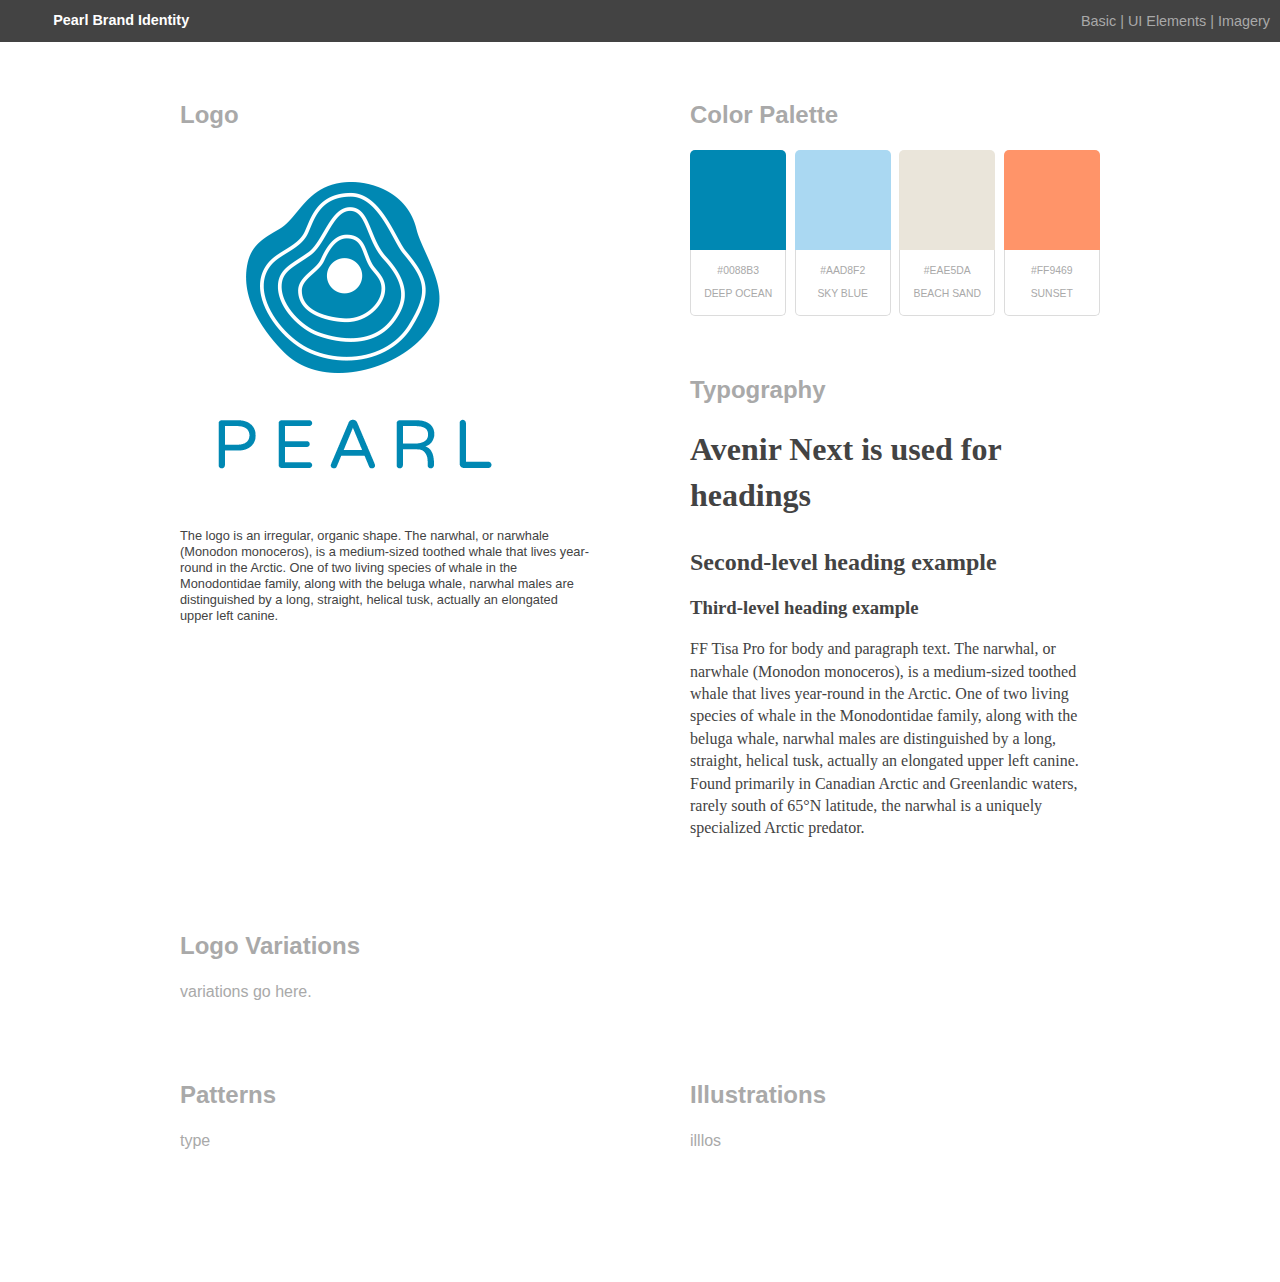
==== brand.html @ 21956fa0 "Structure and some content" ====
<!DOCTYPE html>
<html>
<head>
	<title>Pearl | Brand Identity</title>
	<meta name="viewport" content="width=device-width,initial-scale=1.0">
	<meta charset="utf-8">
	<meta content="text/html; charset=utf-8" http-equiv="Content-Type">
	<link rel="stylesheet" href="css/brand.css">
	<script src="http://ajax.googleapis.com/ajax/libs/jquery/1.10.2/jquery.min.js"></script>
</head>
<body>
<nav>
	<div class="left">
		<h1 class="brand-nav-title">Pearl Brand Identity</h1>
	</div>
	<div class="right">
		Basic | UI Elements | Imagery
	</div>
</nav>

<div class="container brand-wrap clearfix">
	
	<div class="row clearfix">
	<div class="grid_6 alpha module clearfix">
		<h2>Logo</h2>
		<img src="img/brand-logo.png" class="logo-image" />
		<figcaption>The logo is an irregular, organic shape. The narwhal, or narwhale (Monodon monoceros), is a medium-sized toothed whale that lives year-round in the Arctic. One of two living species of whale in the Monodontidae family, along with the beluga whale, narwhal males are distinguished by a long, straight, helical tusk, actually an elongated upper left canine.</figcaption>
	</div>

	<div class="grid_6 omega clearfix">
		<div class="grid_12 module clearfix omega">
				<h2>Color Palette</h2>

				<div class="color grid_3 pal1">
					<div class="caption">
						#0088b3<br />Deep Ocean
					</div>
				</div>

				<div class="color grid_3 pal2">
					<div class="caption">
						#aad8f2<br />Sky Blue
					</div>
				</div>

				<div class="color grid_3 pal3">
					<div class="caption">
						#eae5da<br />Beach Sand
					</div>
				</div>

				<div class="color grid_3 pal4">
					<div class="caption">
						#ff9469<br />Sunset
					</div>
				</div>
		</div>
		<div class="grid_12 module omega">
			<h2>Typography</h2>
			<div class="avenir">
				<h1>Avenir Next is used for headings</h1>
				<h2>Second-level heading example</h2>
				<h3>Third-level heading example</h3>
			</div>
			<div class="ff-tisa">FF Tisa Pro for body and paragraph text. The narwhal, or narwhale (Monodon monoceros), is a medium-sized toothed whale that lives year-round in the Arctic. One of two living species of whale in the Monodontidae family, along with the beluga whale, narwhal males are distinguished by a long, straight, helical tusk, actually an elongated upper left canine. Found primarily in Canadian Arctic and Greenlandic waters, rarely south of 65°N latitude, the narwhal is a uniquely specialized Arctic predator.</div>
		</div>
	
	</div>
	</div>

	<div class="grid_12 module row">
		<h2>Logo Variations</h2>
			variations go here.
	</div>

	<div class="grid_6 module alpha">
		<h2>Patterns</h2>
			type
	</div>

	<div class="grid_6 module omega">
		<h2>Illustrations</h2>
			illlos
	</div>

</div><!-- /.wrapper -->
</body>
</html>
---- css/brand.css ----
.group:after {
  content: "";
  display: table;
  clear: both; }

body {
  font-size: 16px;
  font-family: Arial;
  color: darkgrey; }

h1, h2, h3 {
  padding: none;
  margin: 0; }

.wrapper {
  margin: 0 auto;
  width: 90%; }

.title {
  text-align: center;
  padding: 20px 0 30px 0; }

.lessons {
  margin: 0 auto;
  width: 80%;
  background-color: #f4f4f4; }
  .lessons .material {
    color: #434343;
    border-bottom: 2px solid darkgrey;
    padding: 20px 10px;
    transition: 0.3s ease-in-out; }
    .lessons .material:first-child {
      border-top: 2px solid darkgrey; }
    .lessons .material:hover {
      background-color: #fff0d4; }
  .lessons .lesson-number {
    text-transform: uppercase;
    letter-spacing: 1pt;
    font-size: 0.7em;
    color: gray; }

.open {
  height: 300px; }

/*
 Width: 1000px
 # Columns : 12 
 Column width: 65px
 Gutter : 20px 

target / context = result

 */
.grid_1 {
  width: 6.5%; }

/* 65px/1000px = 0.065px */
.grid_2 {
  width: 15%; }

/* 150px/1000px =  0.15px */
.grid_3 {
  width: 23.5%; }

/* 235px/1000px = 0.235px */
.grid_4 {
  width: 32%; }

/* 320px/1000px = 0.32px */
.grid_5 {
  width: 40.5%; }

/* 405px/1000px = 0.405px */
.grid_6 {
  width: 49%; }

/* 490px/1000px = 0.49px */
.grid_7 {
  width: 57.5%; }

/* 575px/1000px = 0.575px */
.grid_8 {
  width: 66%; }

/* 660px/1000px = 0.66px */
.grid_9 {
  width: 74.5%; }

/* 745px/1000px = 0.745px */
.grid_10 {
  width: 83%; }

/* 830px/1000px = 0.83px */
.grid_11 {
  width: 91.5%; }

/* 915px/1000px = 0.915px */
.grid_12 {
  width: 100%; }

/* 1000px/1000px = 1 */
.grid_1,
.grid_2,
.grid_3,
.grid_4,
.grid_5,
.grid_6,
.grid_7,
.grid_8,
.grid_9,
.grid_10,
.grid_11,
.grid_12 {
  margin: 0 2% 1% 0;
  float: left;
  display: block; }

.alpha {
  margin-left: 0; }

.omega {
  margin-right: 0; }

.container {
  width: 90%;
  /*width: 1000px;*/
  max-width: 1000px;
  margin: 0 auto; }

*, *:before, *:after {
  -moz-box-sizing: border-box;
  -webkit-box-sizing: border-box;
  box-sizing: border-box; }

.clear {
  clear: both;
  display: block;
  overflow: hidden;
  visibility: hidden;
  width: 0;
  height: 0; }

.clearfix:after {
  clear: both;
  content: ' ';
  display: block;
  font-size: 0;
  line-height: 0;
  visibility: hidden;
  width: 0;
  height: 0; }

* html .clearfix, *:first-child + html .clearfix {
  zoom: 1; }

.brand-wrap {
  margin: 4em auto 5em auto; }

.row {
  margin-bottom: 0px; }

.module {
  padding: 40px; }

.left {
  float: left; }

.right {
  float: right; }

nav {
  width: 100%;
  position: fixed;
  top: 0;
  left: 0;
  z-index: 100;
  background-color: #434343;
  padding: 10px;
  font-size: 0.9rem; }

.logo-image {
  padding: 2em; }

.color {
  height: 140px;
  display: inline-block;
  vertical-align: top;
  border-top-left-radius: 5px;
  border-top-right-radius: 5px; }
  .color .caption {
    position: relative;
    top: 100px;
    font-size: 0.65em;
    background-color: #fff;
    border: 1px solid gainsboro;
    border-top: none;
    border-bottom-left-radius: 5px;
    border-bottom-right-radius: 5px;
    text-transform: uppercase;
    text-align: center;
    padding: 10px; }
  .color:last-child {
    margin: 0; }

.pal1 {
  background-color: #0088b3; }

.pal2 {
  background-color: #aad8f2; }

.pal3 {
  background-color: #eae5da; }

.pal4 {
  background-color: #ff9469; }

body {
  line-height: 1.4em; }

.brand-nav-title {
  margin: 0;
  color: #fff;
  padding-left: 3em;
  font-size: 0.9rem; }

h1, h2, h3 {
  margin-bottom: 1em; }

h1 {
  line-height: 1.45em; }

figcaption, .avenir, .ff-tisa {
  color: #434343; }

figcaption {
  font-size: 0.8em;
  line-height: 1.25em; }

.avenir {
  font-family: "Avenir Next"; }

.ff-tisa {
  font-family: "FF Tisa Pro"; }
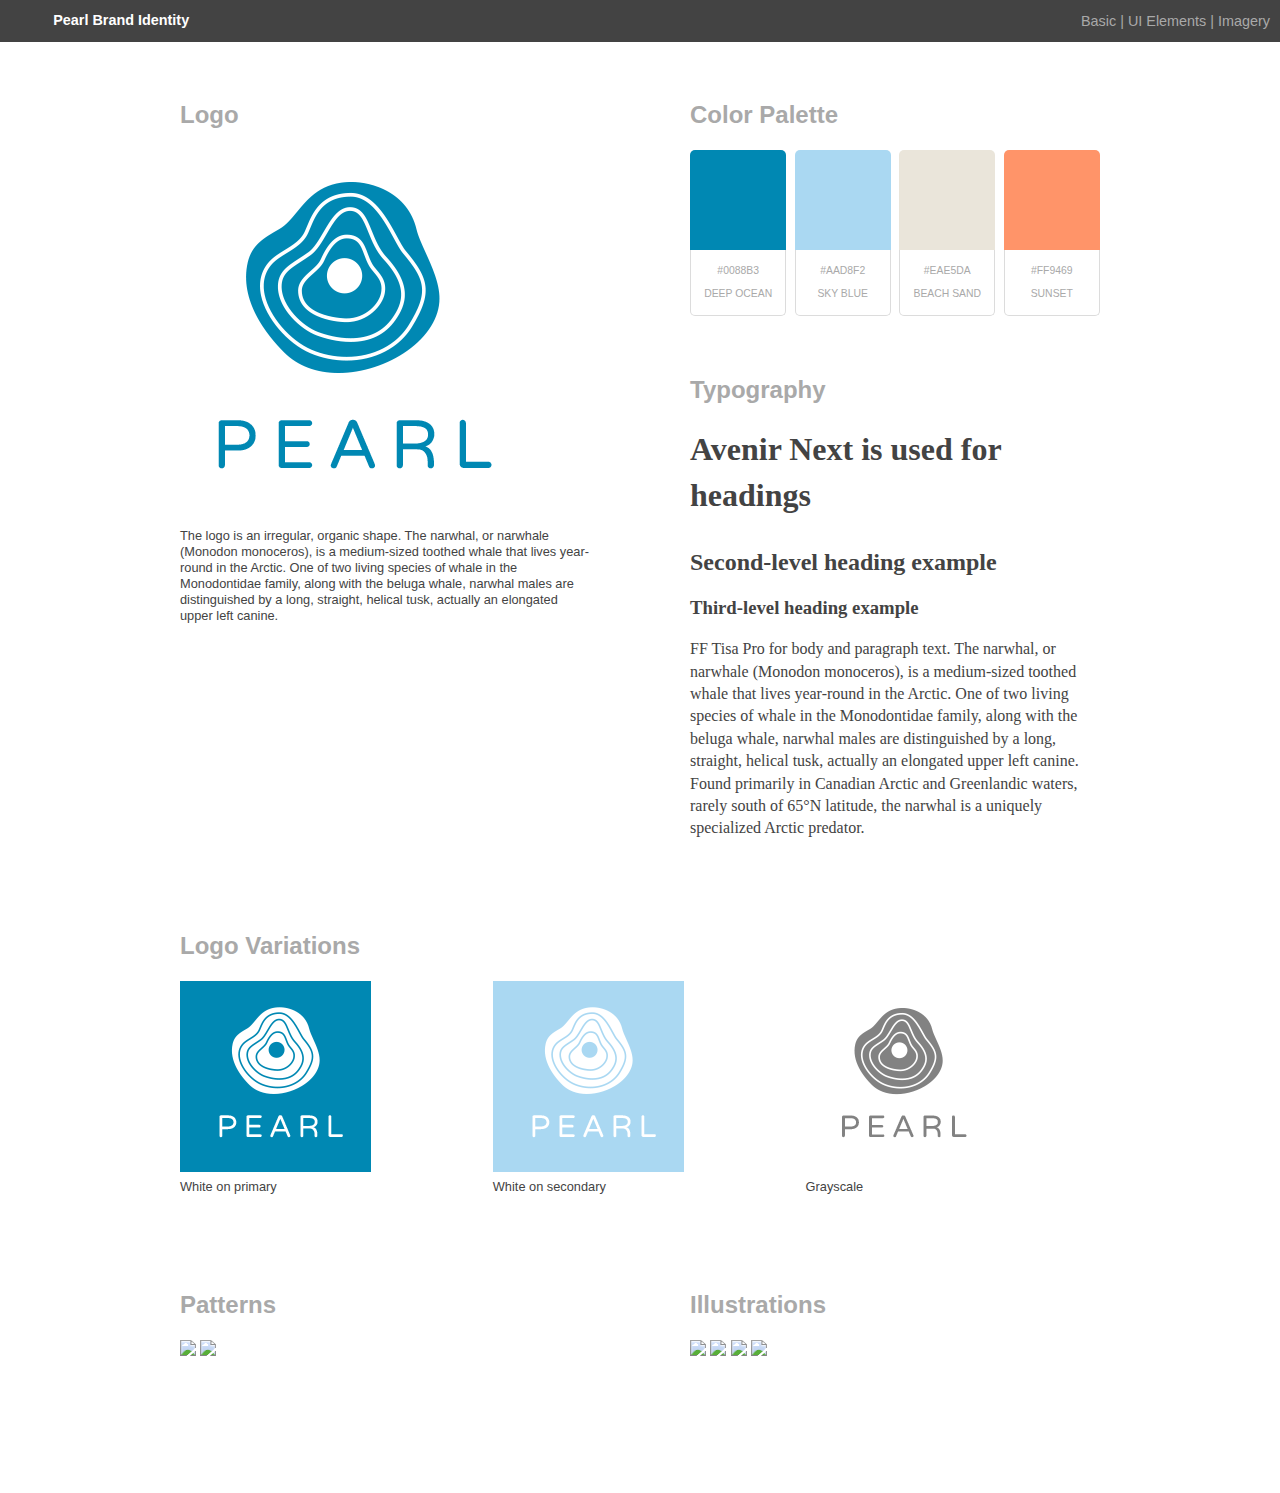
==== commit 5d564ccc: "Logo variations" ====
--- a/brand.html
+++ b/brand.html
@@ -68,19 +68,34 @@
 	</div>
 	</div>
 
-	<div class="grid_12 module row">
+	<div class="grid_12 module">
 		<h2>Logo Variations</h2>
-			variations go here.
+			<div class="logo-var grid_4 alpha">
+				<img src="img/logo-var1.png" />
+				<figcaption>White on primary</figcaption>
+			</div>
+			<div class="logo-var grid_4">
+				<img src="img/logo-var2.png" />
+				<figcaption>White on secondary</figcaption>
+			</div>
+			<div class="logo-var grid_4 omega">
+				<img src="img/logo-var3.png" />
+				<figcaption>Grayscale</figcaption>
+			</div>
 	</div>
 
 	<div class="grid_6 module alpha">
 		<h2>Patterns</h2>
-			type
+			<img src="http://placehold.it/350x150" />
+			<img src="http://placehold.it/350x150" />
 	</div>
 
 	<div class="grid_6 module omega">
 		<h2>Illustrations</h2>
-			illlos
+			<img src="http://placehold.it/150x150" />
+			<img src="http://placehold.it/150x150" />
+			<img src="http://placehold.it/150x150" />
+			<img src="http://placehold.it/150x150" />
 	</div>
 
 </div><!-- /.wrapper -->
--- a/css/brand.css
+++ b/css/brand.css
@@ -156,9 +156,6 @@
 .brand-wrap {
   margin: 4em auto 5em auto; }
 
-.row {
-  margin-bottom: 0px; }
-
 .module {
   padding: 40px; }
 
@@ -180,6 +177,9 @@
 
 .logo-image {
   padding: 2em; }
+
+.logo-var {
+  display: inline-block; }
 
 .color {
   height: 140px;
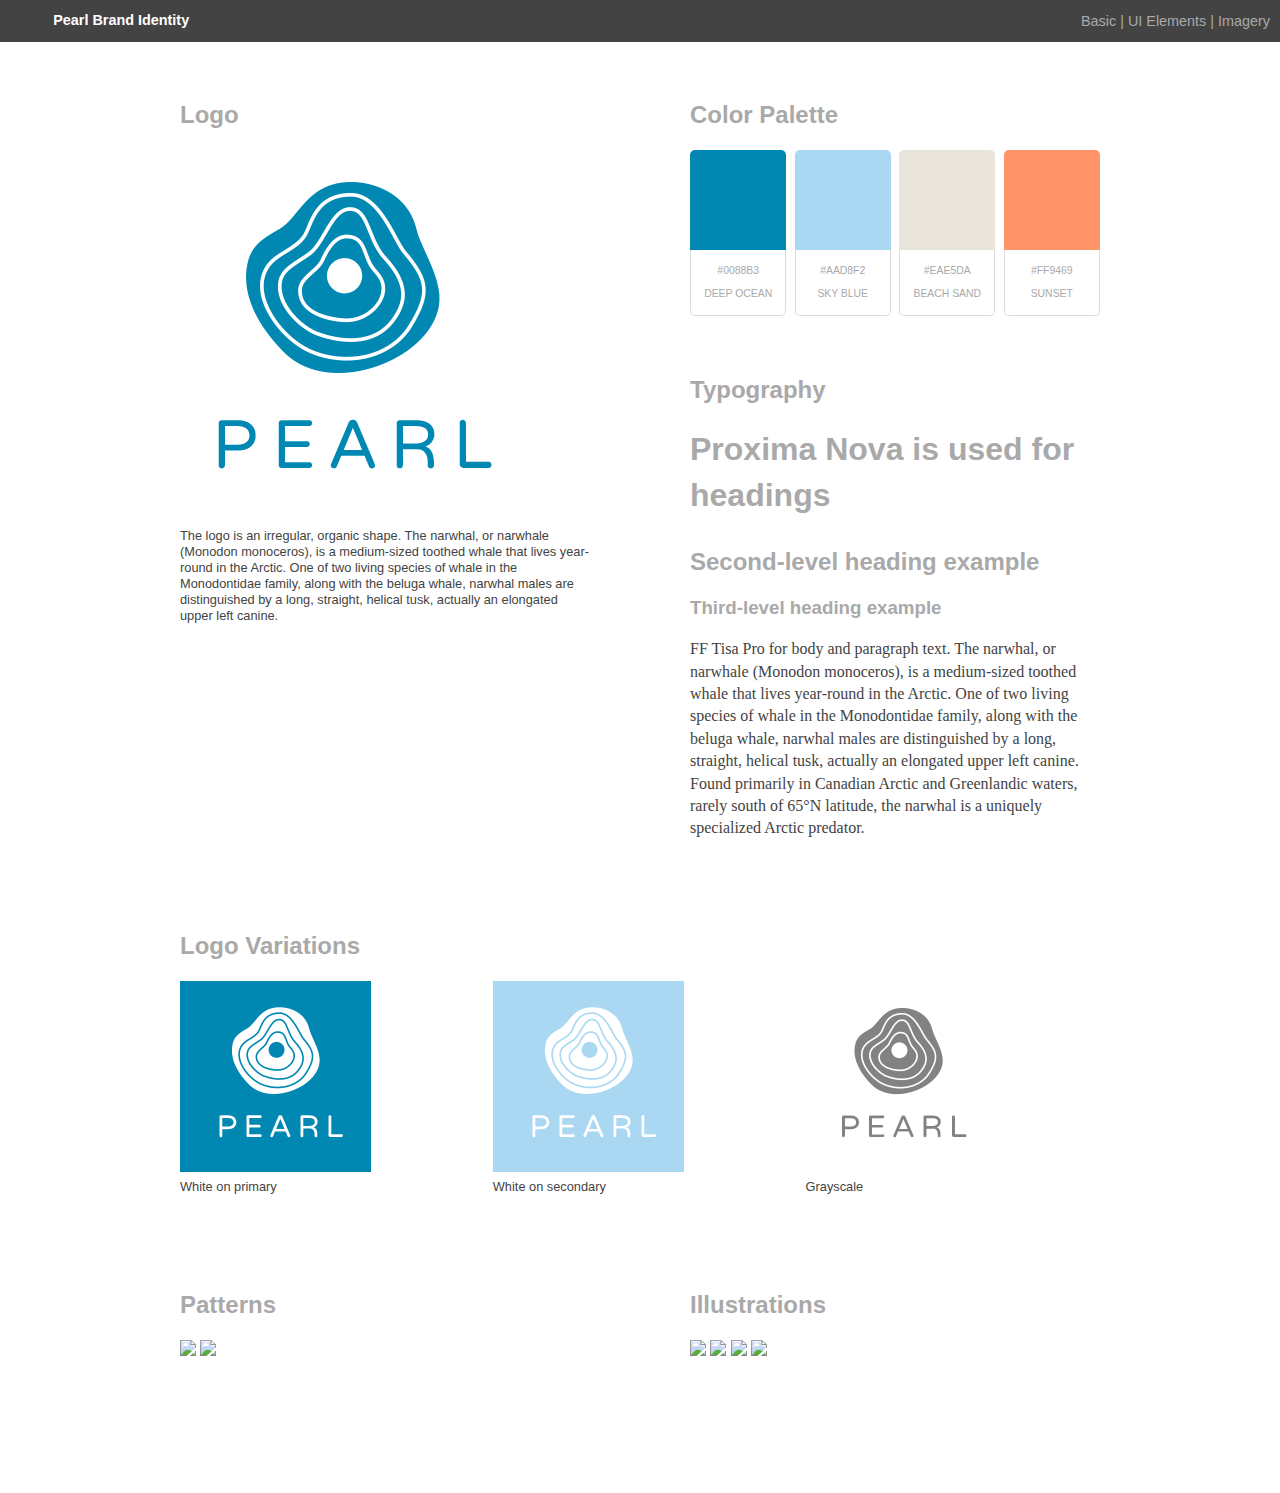
==== commit c48c711c: "Changed Avenir to ProximaNova" ====
--- a/brand.html
+++ b/brand.html
@@ -7,6 +7,8 @@
 	<meta content="text/html; charset=utf-8" http-equiv="Content-Type">
 	<link rel="stylesheet" href="css/brand.css">
 	<script src="http://ajax.googleapis.com/ajax/libs/jquery/1.10.2/jquery.min.js"></script>
+	<script type="text/javascript" src="//use.typekit.net/ccp2doo.js"></script>
+	<script type="text/javascript">try{Typekit.load();}catch(e){}</script>
 </head>
 <body>
 <nav>
@@ -57,8 +59,8 @@
 		</div>
 		<div class="grid_12 module omega">
 			<h2>Typography</h2>
-			<div class="avenir">
-				<h1>Avenir Next is used for headings</h1>
+			<div class="proxima">
+				<h1>Proxima Nova is used for headings</h1>
 				<h2>Second-level heading example</h2>
 				<h3>Third-level heading example</h3>
 			</div>
--- a/css/brand.css
+++ b/css/brand.css
@@ -236,8 +236,8 @@
   font-size: 0.8em;
   line-height: 1.25em; }
 
-.avenir {
-  font-family: "Avenir Next"; }
+.proxima {
+  font-family: "proxima-nova", "Proxima Nova", Helvetica, Arial, sans-serif; }
 
 .ff-tisa {
-  font-family: "FF Tisa Pro"; }
+  font-family: "FF Tisa Pro", "ff-tisa-web-pro", Georgia, "Times New Roman", serif; }
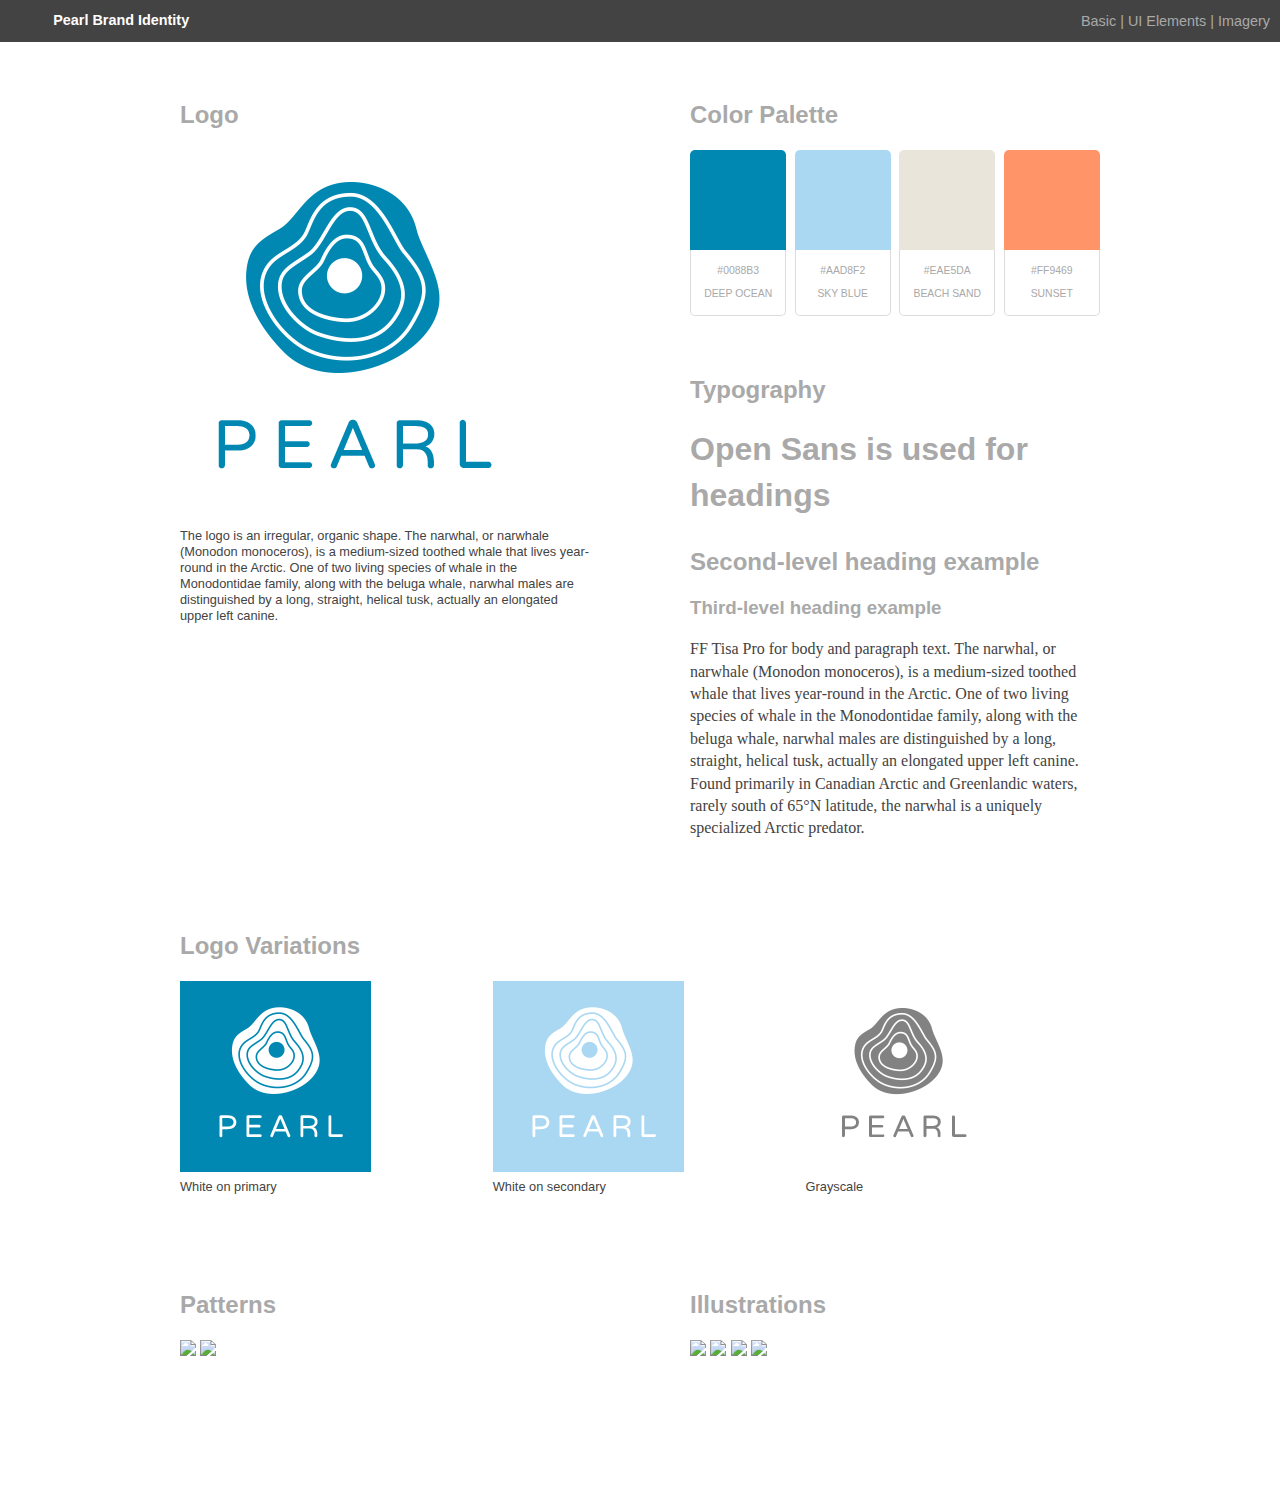
==== commit 7d87202c: "Changing Avenir to Open Sans" ====
--- a/brand.html
+++ b/brand.html
@@ -9,6 +9,7 @@
 	<script src="http://ajax.googleapis.com/ajax/libs/jquery/1.10.2/jquery.min.js"></script>
 	<script type="text/javascript" src="//use.typekit.net/ccp2doo.js"></script>
 	<script type="text/javascript">try{Typekit.load();}catch(e){}</script>
+	<link href='http://fonts.googleapis.com/css?family=Open+Sans:400,600,700' rel='stylesheet' type='text/css'>
 </head>
 <body>
 <nav>
@@ -59,8 +60,8 @@
 		</div>
 		<div class="grid_12 module omega">
 			<h2>Typography</h2>
-			<div class="proxima">
-				<h1>Proxima Nova is used for headings</h1>
+			<div class="open-sans">
+				<h1>Open Sans is used for headings</h1>
 				<h2>Second-level heading example</h2>
 				<h3>Third-level heading example</h3>
 			</div>
--- a/css/brand.css
+++ b/css/brand.css
@@ -229,7 +229,7 @@
 h1 {
   line-height: 1.45em; }
 
-figcaption, .avenir, .ff-tisa {
+figcaption, .proxima, .ff-tisa {
   color: #434343; }
 
 figcaption {
